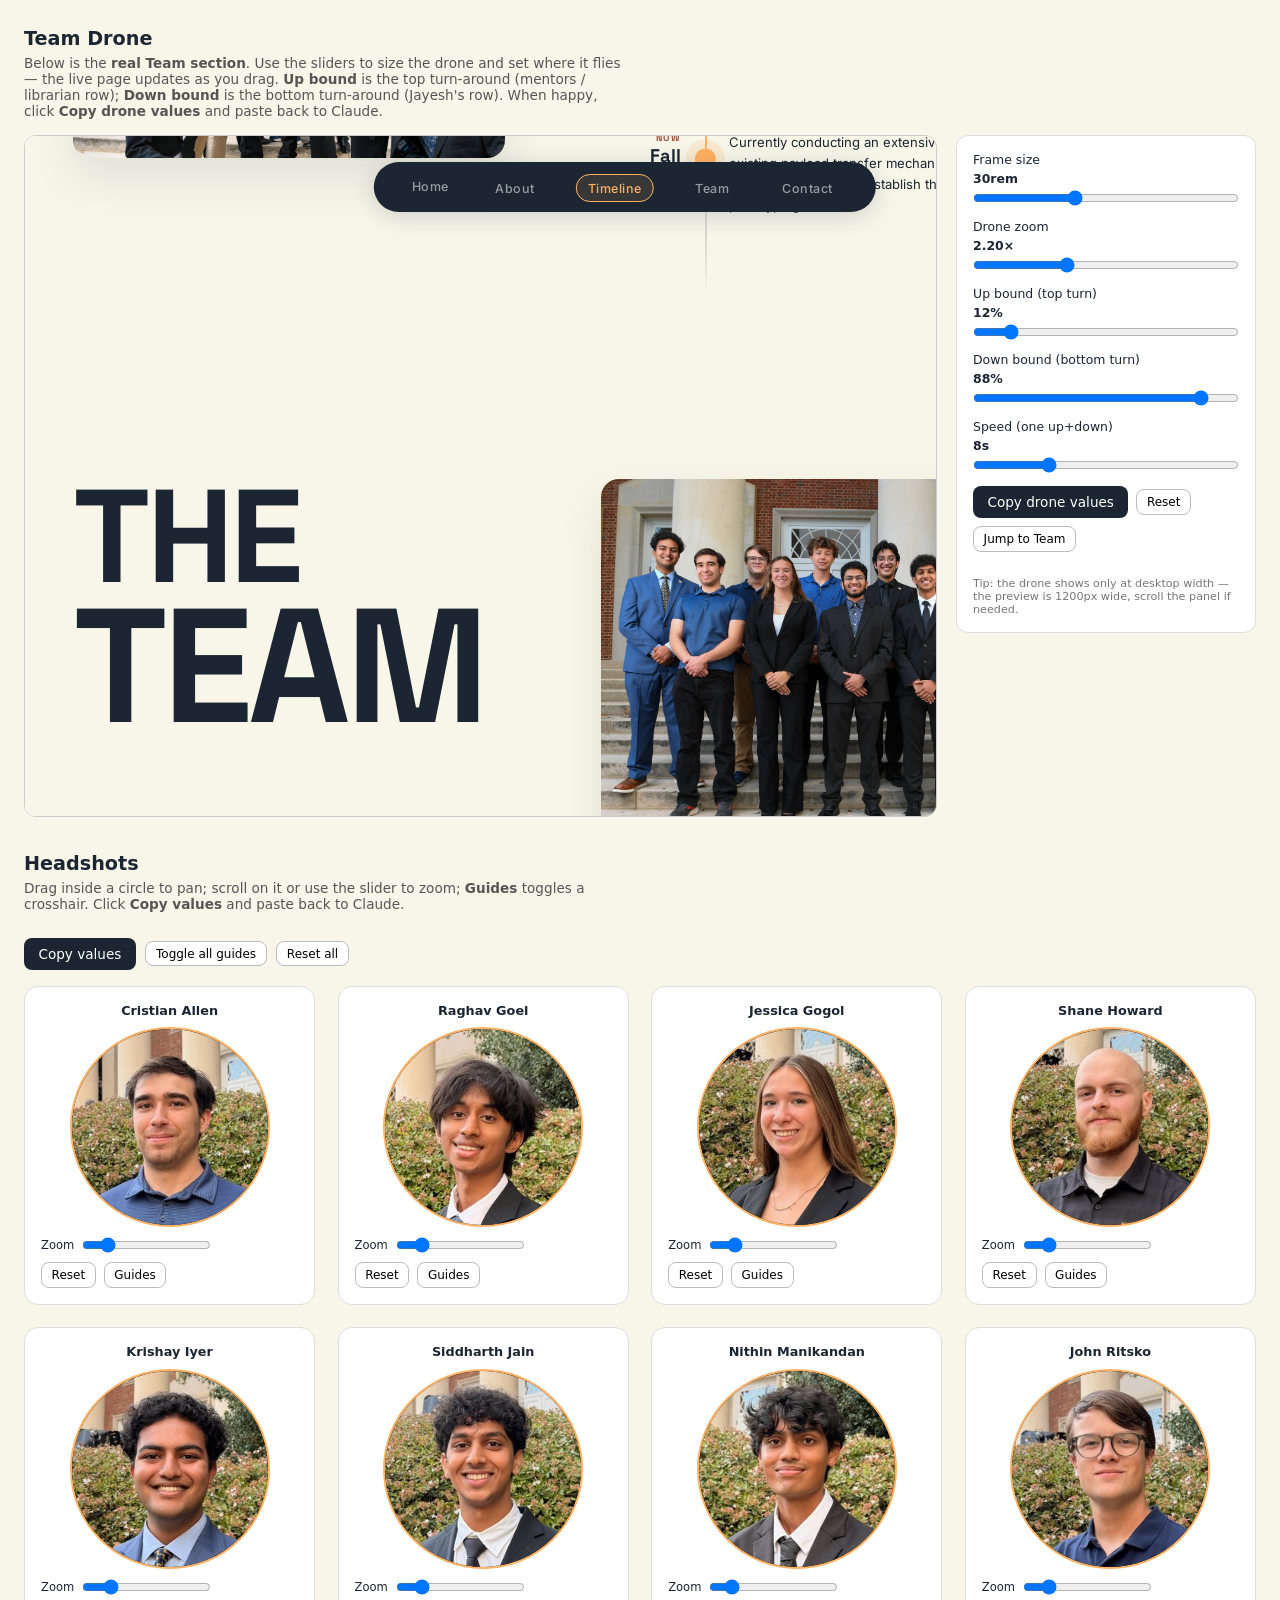
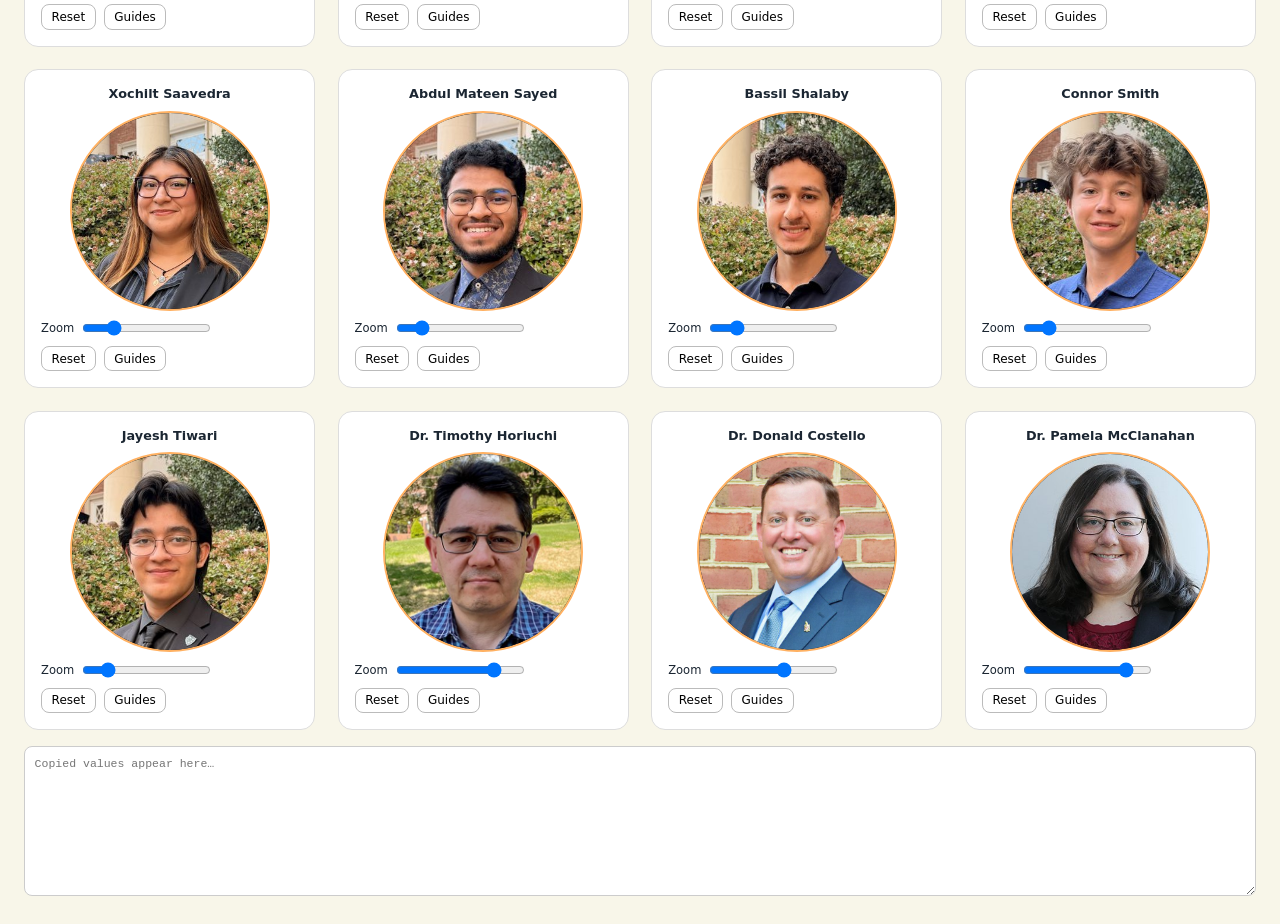
==== adjust.html @ c98cf550 "REVAMP FOR WEBSITE SUBMIT" ====
<!DOCTYPE html>
<html lang="en">
<head>
<meta charset="UTF-8" />
<meta name="viewport" content="width=device-width, initial-scale=1.0" />
<title>Headshot &amp; Drone Adjuster</title>
<style>
  :root{--flame:#FFB162;--abyssal:#1B2632;--pal:#F8F6E9;}
  *{box-sizing:border-box;margin:0;padding:0;}
  body{font-family:Inter,system-ui,sans-serif;background:var(--pal);color:var(--abyssal);padding:1.5rem;}
  h1{font-size:1.2rem;margin:.2rem 0 .3rem;}
  p.help{font-size:.85rem;color:#555;margin-bottom:1rem;max-width:70ch;}
  button{font:inherit;font-size:.75rem;padding:.3rem .6rem;border:1px solid #bbb;border-radius:8px;background:#fff;cursor:pointer;}
  button:hover{background:#f0f0f0;}
  .primary{background:var(--abyssal);color:#fff;border:none;padding:.5rem .9rem;font-size:.85rem;}
  .hint{font-size:.7rem;color:#777;}
  textarea{width:100%;height:150px;margin-top:1rem;font-family:ui-monospace,monospace;font-size:.72rem;padding:.6rem;border:1px solid #ccc;border-radius:8px;}

  /* ---- Drone panel ---- */
  .drone-panel{display:flex;gap:1.2rem;flex-wrap:wrap;align-items:flex-start;margin-bottom:2.2rem;}
  .frame-wrap{flex:1;min-width:320px;border:1px solid #ccc;border-radius:12px;overflow:auto;background:#fff;}
  iframe{width:1200px;height:680px;border:0;display:block;}
  .drone-ctrls{width:300px;flex:none;display:flex;flex-direction:column;gap:.8rem;background:#fff;border:1px solid #ddd;border-radius:12px;padding:1rem;position:sticky;top:1rem;}
  .drone-ctrls label{font-size:.78rem;display:flex;flex-direction:column;gap:.25rem;}
  .drone-ctrls .val{font-weight:600;}
  .drone-ctrls input[type=range]{width:100%;}
  .btnrow{display:flex;gap:.5rem;align-items:center;flex-wrap:wrap;}

  /* ---- Headshot grid ---- */
  .grid{display:grid;grid-template-columns:repeat(auto-fill,minmax(230px,1fr));gap:1.4rem;}
  .card{background:#fff;border:1px solid #ddd;border-radius:14px;padding:1rem;display:flex;flex-direction:column;align-items:center;gap:.6rem;}
  .name{font-size:.8rem;font-weight:600;text-align:center;}
  .circle{width:200px;height:200px;border-radius:50%;overflow:hidden;position:relative;border:2px solid var(--flame);background:#000;cursor:grab;touch-action:none;}
  .circle.dragging{cursor:grabbing;}
  .circle img{position:absolute;user-select:none;-webkit-user-drag:none;pointer-events:none;}
  .circle::after{content:"";position:absolute;inset:0;pointer-events:none;
    background:linear-gradient(to right,transparent 49%,rgba(255,80,0,.5) 49%,rgba(255,80,0,.5) 51%,transparent 51%),
               linear-gradient(to bottom,transparent 49%,rgba(0,150,255,.5) 49%,rgba(0,150,255,.5) 51%,transparent 51%);
    opacity:0;transition:opacity .2s;}
  .circle.guides::after{opacity:1;}
  .row{display:flex;align-items:center;gap:.5rem;width:100%;font-size:.72rem;}
  .bar{position:sticky;top:0;background:var(--pal);padding:.6rem 0 1rem;z-index:5;display:flex;gap:.6rem;align-items:center;flex-wrap:wrap;}
</style>
</head>
<body>

<h1>Team Drone</h1>
<p class="help">Below is the <b>real Team section</b>. Use the sliders to size the drone and set where it flies — the live page updates as you drag. <b>Up bound</b> is the top turn-around (mentors / librarian row); <b>Down bound</b> is the bottom turn-around (Jayesh's row). When happy, click <b>Copy drone values</b> and paste back to Claude.</p>
<div class="drone-panel">
  <div class="frame-wrap">
    <iframe id="site" src="index.html#team"></iframe>
  </div>
  <div class="drone-ctrls">
    <label>Frame size <span class="val" id="vFrame"></span>
      <input type="range" id="cFrame" min="12" max="60" step="0.5"></label>
    <label>Drone zoom <span class="val" id="vZoom"></span>
      <input type="range" id="cZoom" min="1" max="4.5" step="0.05"></label>
    <label>Up bound (top turn) <span class="val" id="vUp"></span>
      <input type="range" id="cUp" min="0" max="100" step="1"></label>
    <label>Down bound (bottom turn) <span class="val" id="vDown"></span>
      <input type="range" id="cDown" min="0" max="100" step="1"></label>
    <label>Speed (one up+down) <span class="val" id="vSpeed"></span>
      <input type="range" id="cSpeed" min="2" max="24" step="0.5"></label>
    <div class="btnrow">
      <button class="primary" id="droneCopy">Copy drone values</button>
      <button id="droneReset">Reset</button>
      <button id="rescroll">Jump to Team</button>
    </div>
    <span class="hint" id="droneStatus"></span>
    <p class="hint">Tip: the drone shows only at desktop width — the preview is 1200px wide, scroll the panel if needed.</p>
  </div>
</div>

<h1>Headshots</h1>
<p class="help">Drag inside a circle to pan; scroll on it or use the slider to zoom; <b>Guides</b> toggles a crosshair. Click <b>Copy values</b> and paste back to Claude.</p>
<div class="bar">
  <button class="primary" id="copy">Copy values</button>
  <button id="toggleGuides">Toggle all guides</button>
  <button id="reset">Reset all</button>
  <span class="hint" id="status"></span>
</div>
<div class="grid" id="grid"></div>
<textarea id="out" readonly placeholder="Copied values appear here…"></textarea>

<script>
/* ============ TEAM DRONE (live over the real page) ============ */
const DDEF={frame:30, zoom:2.2, up:12, down:88, speed:8};
const drone=Object.assign({}, DDEF);
try{Object.assign(drone, JSON.parse(localStorage.getItem("droneadj")||"{}"));}catch(e){}
const site=document.getElementById("site");
const C={frame:cFrame,zoom:cZoom,up:cUp,down:cDown,speed:cSpeed};
const V={frame:vFrame,zoom:vZoom,up:vUp,down:vDown,speed:vSpeed};

function droneEl(){ try{return site.contentDocument.querySelector(".team-drone-mover");}catch(e){return null;} }
function applyDrone(){
  const el=droneEl(); if(!el) return;
  el.style.setProperty("--frame", drone.frame+"rem");
  el.style.setProperty("--zoom", drone.zoom);
  el.style.setProperty("--up", drone.up+"%");
  el.style.setProperty("--down", drone.down+"%");
  el.style.setProperty("--speed", drone.speed+"s");
}
function dSave(){try{localStorage.setItem("droneadj",JSON.stringify(drone));}catch(e){}}
function dSync(){
  for(const k in C){C[k].value=drone[k];}
  V.frame.textContent=drone.frame+"rem"; V.zoom.textContent=drone.zoom.toFixed(2)+"×";
  V.up.textContent=drone.up+"%"; V.down.textContent=drone.down+"%"; V.speed.textContent=drone.speed+"s";
  applyDrone();
}
for(const k in C){C[k].addEventListener("input",()=>{drone[k]=parseFloat(C[k].value);dSync();dSave();});}
droneReset.onclick=()=>{Object.assign(drone,DDEF);dSync();dSave();};
function toTeam(){ try{const d=site.contentDocument.getElementById("team"); if(d) d.scrollIntoView();}catch(e){} }
rescroll.onclick=toTeam;
site.addEventListener("load",()=>{ setTimeout(()=>{toTeam(); applyDrone();}, 300); });
droneCopy.onclick=async()=>{
  const txt=`  --frame: ${drone.frame}rem;\n  --zoom: ${drone.zoom};\n  --up: ${drone.up}%;\n  --down: ${drone.down}%;\n  --speed: ${drone.speed}s;`;
  out.value=txt;
  try{await navigator.clipboard.writeText(txt);droneStatus.textContent="Copied — paste to Claude.";}
  catch(e){droneStatus.textContent="Select the text below to copy.";}
};
dSync();

/* ============ HEADSHOTS ============ */
const SRC={
 cristian:["Cristian.HEIC",0.454,0.500,0.260], raghav:["Raghav.HEIC",0.511,0.410,0.260],
 jessica:["Jessica.HEIC",0.502,0.518,0.260], shane:["Shane.HEIC",0.489,0.515,0.260],
 krishay:["Krishay.HEIC",0.468,0.517,0.280], siddharth:["Sid.HEIC",0.489,0.541,0.260],
 nithin:["Nithin.HEIC",0.523,0.475,0.235], john:["John.HEIC",0.450,0.410,0.260],
 xochilt:["Xochilt.HEIC",0.510,0.452,0.305], abdul:["Abdul.HEIC",0.495,0.459,0.260],
 bassil:["Bassil.HEIC",0.489,0.378,0.275], connor:["Connor.HEIC",0.455,0.474,0.260],
 jayesh:["Jayesh.HEIC",0.490,0.458,0.260], timothy:["Timothy.jpg",0.498,0.419,0.825],
 donald:["Donald.jpg",0.454,0.330,0.640], pam:["Pam.png",0.520,0.454,0.860],
};
const NAMES={cristian:"Cristian Allen",raghav:"Raghav Goel",jessica:"Jessica Gogol",shane:"Shane Howard",
 krishay:"Krishay Iyer",siddharth:"Siddharth Jain",nithin:"Nithin Manikandan",john:"John Ritsko",
 xochilt:"Xochilt Saavedra",abdul:"Abdul Mateen Sayed",bassil:"Bassil Shalaby",connor:"Connor Smith",
 jayesh:"Jayesh Tiwari",timothy:"Dr. Timothy Horiuchi",donald:"Dr. Donald Costello",pam:"Dr. Pamela McClanahan"};
const CC=200;
const state={};
try{const s=JSON.parse(localStorage.getItem("hsadj")||"{}");Object.assign(state,s);}catch(e){}

function layout(k){
  const st=state[k]; if(!st.nw) return;
  const kpx=CC/(st.scale*st.nh);
  st.img.style.width=(st.nw*kpx)+"px"; st.img.style.height=(st.nh*kpx)+"px";
  st.img.style.left=(CC/2 - st.cx*st.nw*kpx)+"px";
  st.img.style.top =(CC/2 - st.cy*st.nh*kpx)+"px";
}
function save(){const o={};for(const k in state){const s=state[k];o[k]={cx:s.cx,cy:s.cy,scale:s.scale};}
  try{localStorage.setItem("hsadj",JSON.stringify(o));}catch(e){}}

function makeCard(k){
  const [fn,cx0,cy0,sc0]=SRC[k];
  const saved=state[k]||{};
  state[k]={cx:saved.cx??cx0, cy:saved.cy??cy0, scale:saved.scale??sc0, nw:0,nh:0,img:null};
  const card=document.createElement("div");card.className="card";
  card.innerHTML=`<div class="name">${NAMES[k]}</div>
    <div class="circle" data-k="${k}"><img src="photos/src/${k}.jpg" alt=""></div>
    <div class="row">Zoom <input type="range" min="0.12" max="1" step="0.005" data-zoom="${k}"></div>
    <div class="row"><button data-reset="${k}">Reset</button><button data-guide="${k}">Guides</button></div>`;
  grid.appendChild(card);
  const circle=card.querySelector(".circle"), img=card.querySelector("img"),
        zoom=card.querySelector("[data-zoom]");
  state[k].img=img; zoom.value=state[k].scale;
  img.onload=()=>{state[k].nw=img.naturalWidth;state[k].nh=img.naturalHeight;layout(k);};
  let drag=null;
  circle.addEventListener("pointerdown",e=>{drag={x:e.clientX,y:e.clientY};circle.classList.add("dragging");circle.setPointerCapture(e.pointerId);});
  circle.addEventListener("pointermove",e=>{
    if(!drag)return; const st=state[k]; const kpx=CC/(st.scale*st.nh);
    st.cx-=(e.clientX-drag.x)/(st.nw*kpx); st.cy-=(e.clientY-drag.y)/(st.nh*kpx);
    drag={x:e.clientX,y:e.clientY}; layout(k);
  });
  const end=()=>{if(drag){drag=null;circle.classList.remove("dragging");save();}};
  circle.addEventListener("pointerup",end); circle.addEventListener("pointercancel",end);
  circle.addEventListener("wheel",e=>{e.preventDefault();const st=state[k];
    st.scale=Math.min(1,Math.max(0.12, st.scale*(e.deltaY>0?1.05:0.95)));
    zoom.value=st.scale; layout(k); save();},{passive:false});
  zoom.addEventListener("input",()=>{state[k].scale=parseFloat(zoom.value);layout(k);save();});
  card.querySelector("[data-reset]").onclick=()=>{state[k].cx=cx0;state[k].cy=cy0;state[k].scale=sc0;zoom.value=sc0;layout(k);save();};
  card.querySelector("[data-guide]").onclick=()=>circle.classList.toggle("guides");
}
Object.keys(SRC).forEach(makeCard);
toggleGuides.onclick=()=>document.querySelectorAll(".circle").forEach(c=>c.classList.toggle("guides"));
reset.onclick=()=>{localStorage.removeItem("hsadj");location.reload();};
copy.onclick=async()=>{
  let lines=[];
  for(const k in SRC){const s=state[k];const fn=SRC[k][0];
    lines.push(` "${k}":`.padEnd(13)+`("${fn}",${s.cx.toFixed(3)},${s.cy.toFixed(3)},${s.scale.toFixed(3)},1.0),`);}
  out.value=lines.join("\n");
  try{await navigator.clipboard.writeText(out.value);status.textContent="Copied — paste to Claude.";}
  catch(e){status.textContent="Select the text below to copy.";}
};
</script>
</body>
</html>
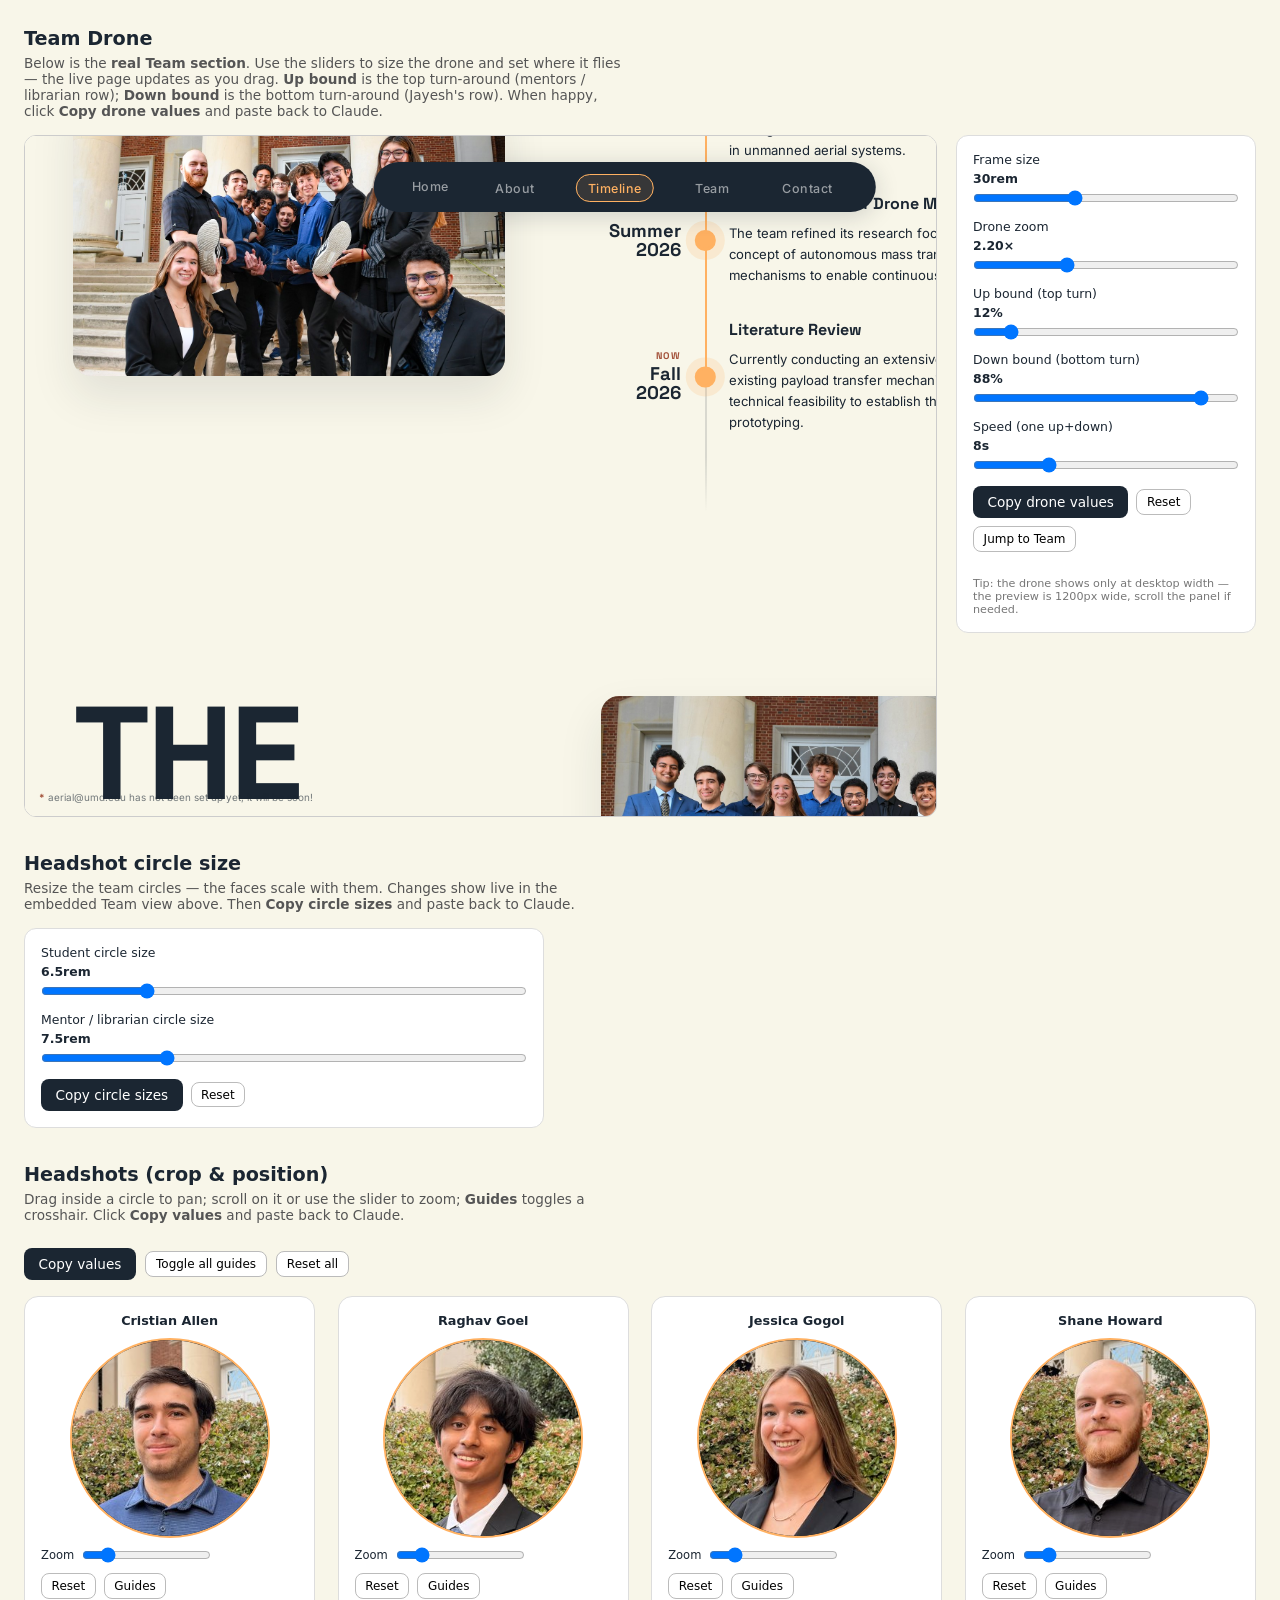
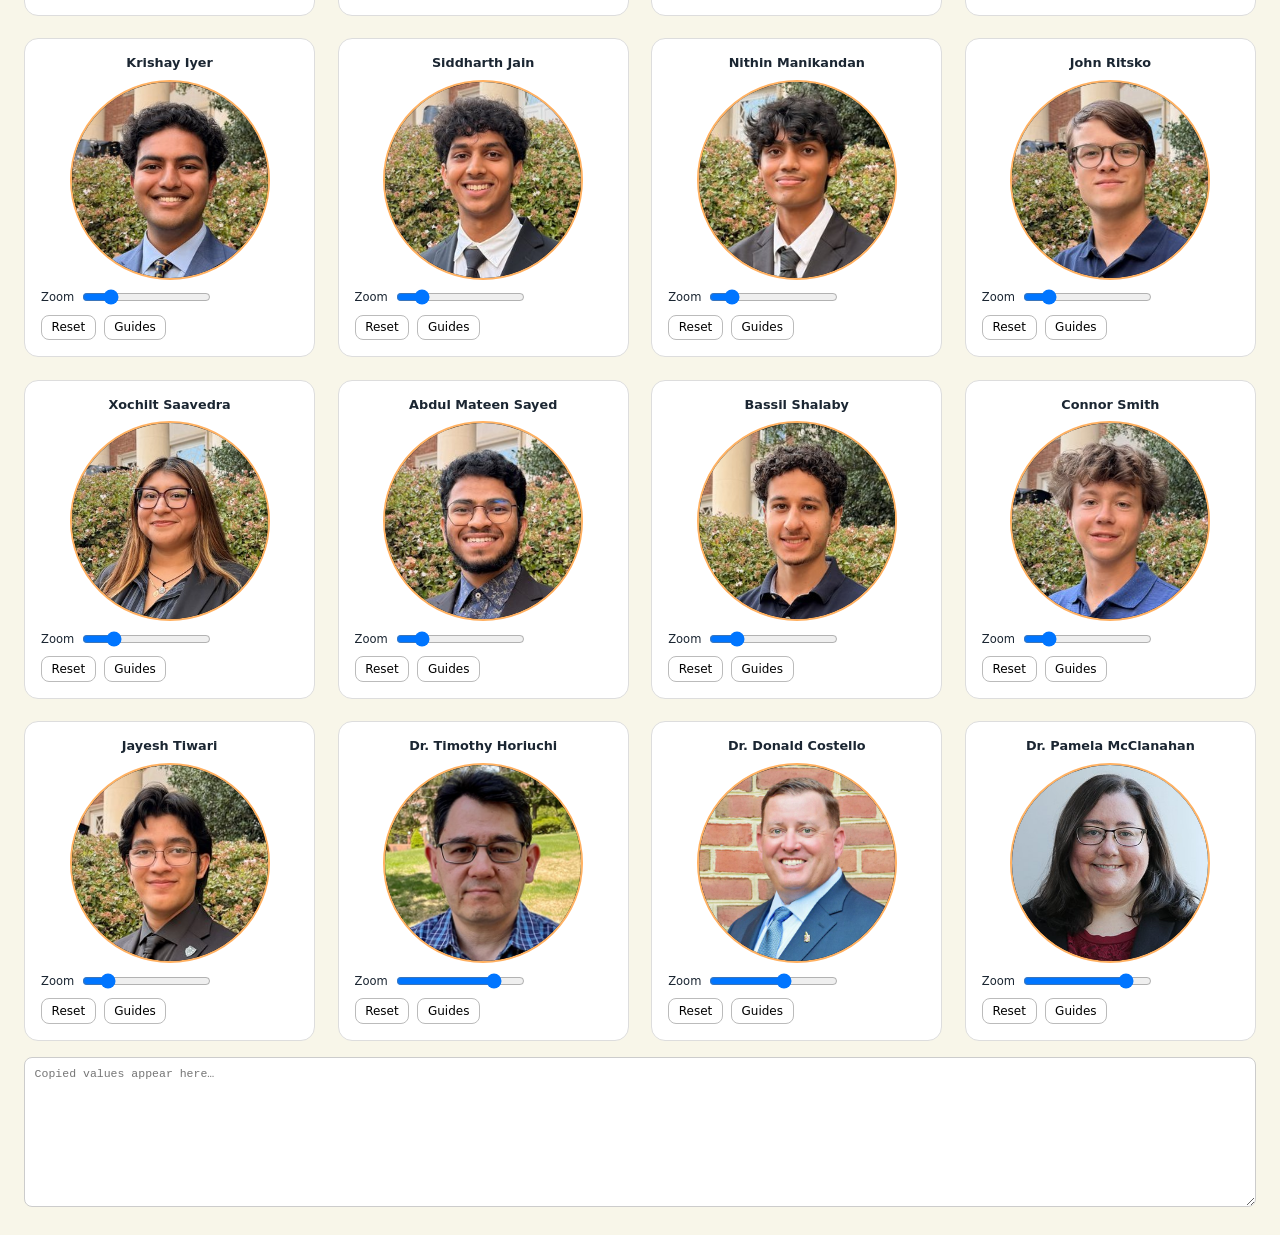
==== commit 433df075: "final updates" ====
--- a/adjust.html
+++ b/adjust.html
@@ -71,7 +71,23 @@
   </div>
 </div>
 
-<h1>Headshots</h1>
+<h1>Headshot circle size</h1>
+<p class="help">Resize the team circles — the faces scale with them. Changes show live in the embedded Team view above. Then <b>Copy circle sizes</b> and paste back to Claude.</p>
+<div class="drone-panel">
+  <div class="drone-ctrls" style="width:100%;max-width:520px;">
+    <label>Student circle size <span class="val" id="vAvS"></span>
+      <input type="range" id="cAvS" min="4" max="16" step="0.25"></label>
+    <label>Mentor / librarian circle size <span class="val" id="vAvM"></span>
+      <input type="range" id="cAvM" min="4" max="18" step="0.25"></label>
+    <div class="btnrow">
+      <button class="primary" id="avCopy">Copy circle sizes</button>
+      <button id="avReset">Reset</button>
+      <span class="hint" id="avStatus"></span>
+    </div>
+  </div>
+</div>
+
+<h1>Headshots (crop &amp; position)</h1>
 <p class="help">Drag inside a circle to pan; scroll on it or use the slider to zoom; <b>Guides</b> toggles a crosshair. Click <b>Copy values</b> and paste back to Claude.</p>
 <div class="bar">
   <button class="primary" id="copy">Copy values</button>
@@ -119,6 +135,22 @@
   catch(e){droneStatus.textContent="Select the text below to copy.";}
 };
 dSync();
+
+/* ============ HEADSHOT CIRCLE SIZE (live on iframe) ============ */
+const AVDEF={s:6.5,m:7.5}; const av=Object.assign({},AVDEF);
+try{Object.assign(av,JSON.parse(localStorage.getItem("avadj")||"{}"));}catch(e){}
+function applyAv(){ try{const d=site.contentDocument.documentElement;
+  d.style.setProperty("--av-student",av.s+"rem"); d.style.setProperty("--av-mentor",av.m+"rem");}catch(e){} }
+function avSync(){ cAvS.value=av.s; cAvM.value=av.m; vAvS.textContent=av.s+"rem"; vAvM.textContent=av.m+"rem"; applyAv(); }
+function avSave(){try{localStorage.setItem("avadj",JSON.stringify(av));}catch(e){}}
+cAvS.addEventListener("input",()=>{av.s=parseFloat(cAvS.value);avSync();avSave();});
+cAvM.addEventListener("input",()=>{av.m=parseFloat(cAvM.value);avSync();avSave();});
+avReset.onclick=()=>{Object.assign(av,AVDEF);avSync();avSave();};
+avCopy.onclick=async()=>{const t=`  --av-student: ${av.s}rem;\n  --av-mentor: ${av.m}rem;`;
+  out.value=t; try{await navigator.clipboard.writeText(t);avStatus.textContent="Copied — paste to Claude.";}
+  catch(e){avStatus.textContent="Select the text below to copy.";}};
+site.addEventListener("load",()=>setTimeout(applyAv,350));
+avSync();
 
 /* ============ HEADSHOTS ============ */
 const SRC={
